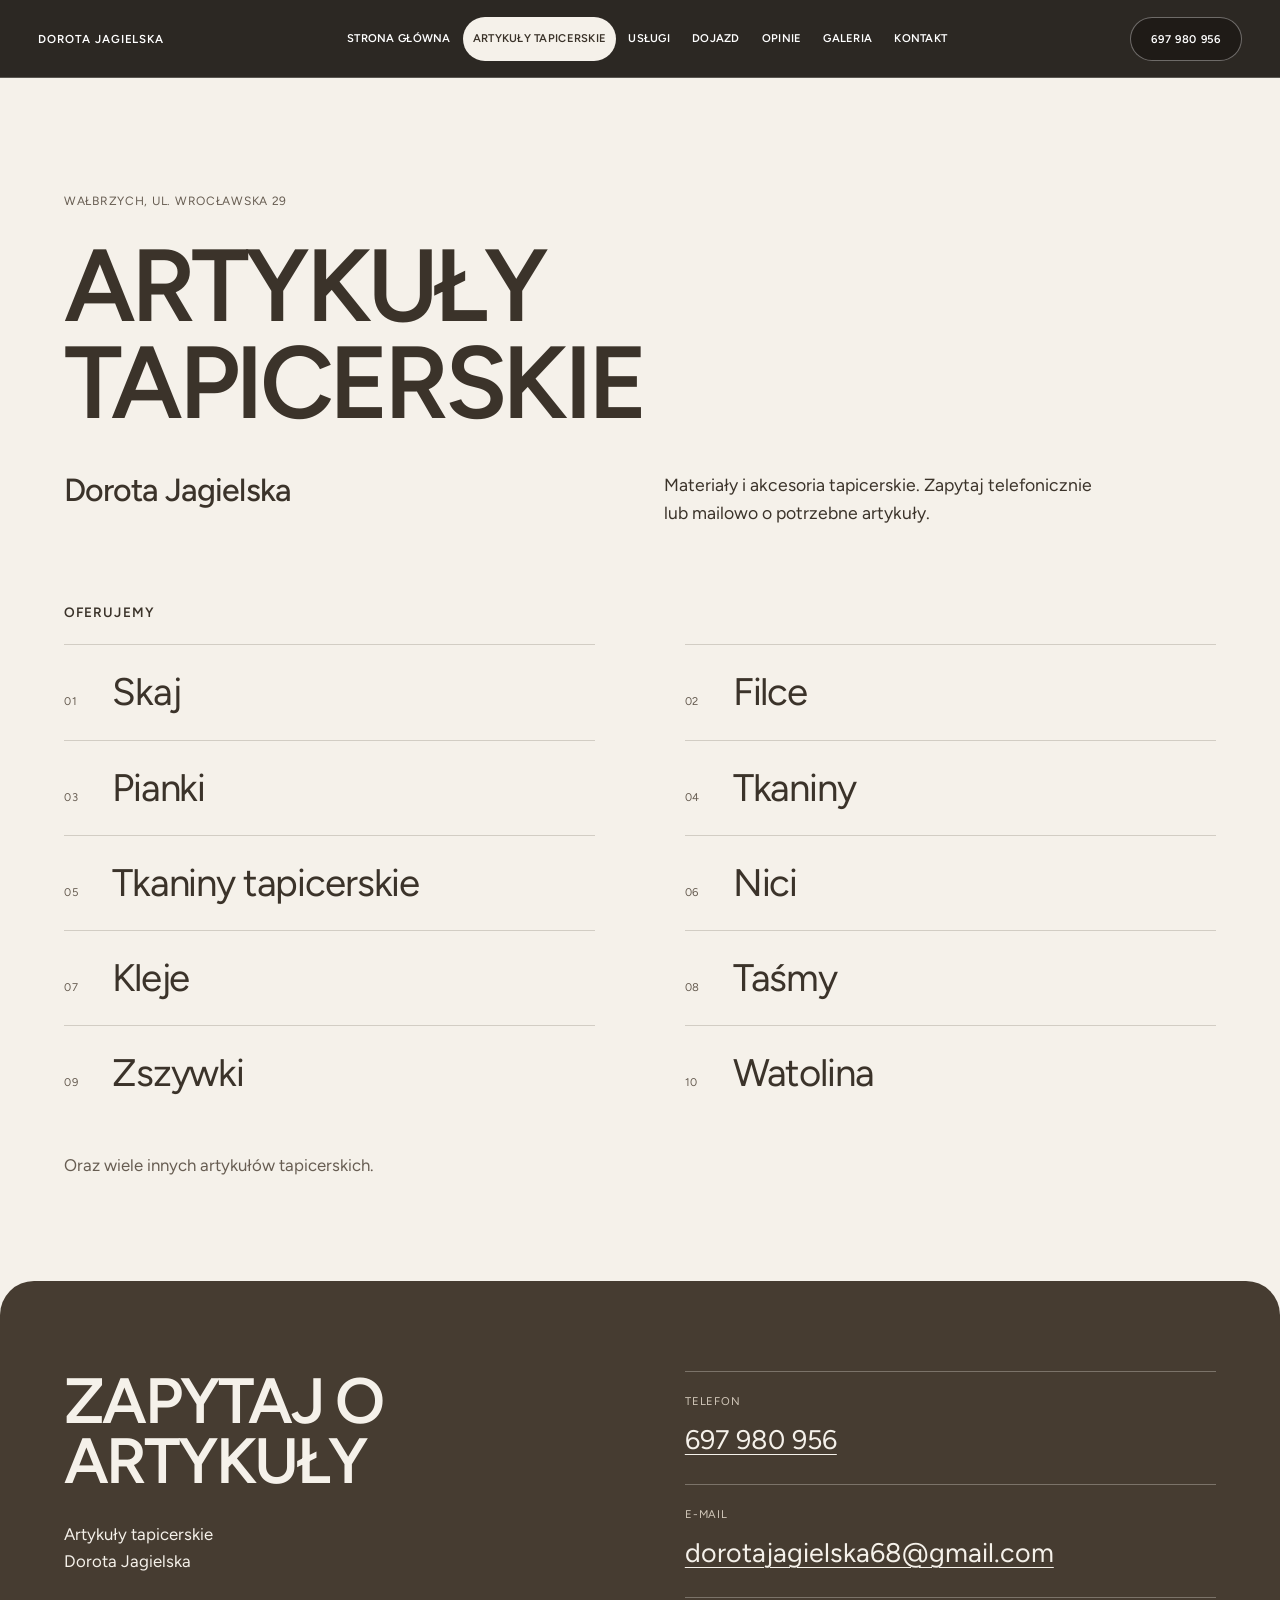
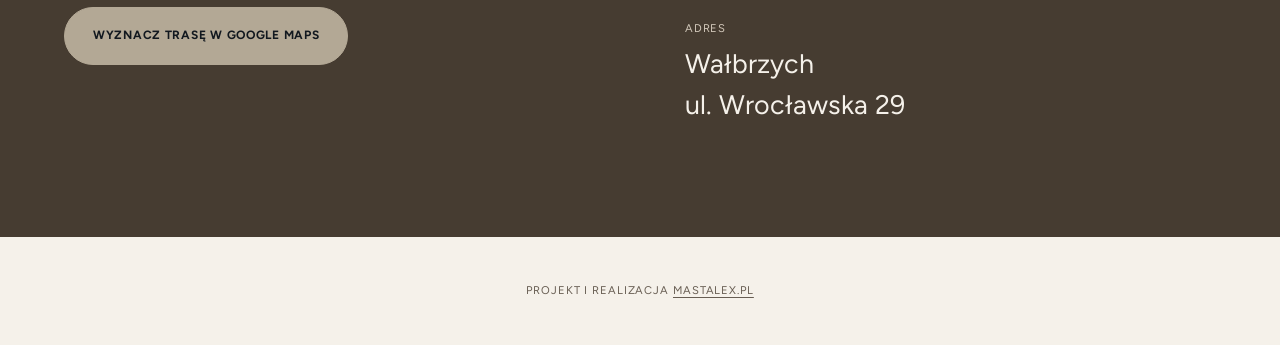
==== artykuly-tapicerskie.html @ ac2084f3 "Dodaj zakładkę artykułów tapicerskich, WebP i anonimowe opinie" ====
<!doctype html>
<html lang="pl">
<head>
  <meta charset="utf-8">
  <meta name="viewport" content="width=device-width,initial-scale=1">
  <title>Artykuły tapicerskie Dorota Jagielska | Wałbrzych, Wrocławska 29</title>
  <meta name="description" content="Artykuły tapicerskie Dorota Jagielska, Wałbrzych, ul. Wrocławska 29. Skaj, filce, pianki, tkaniny, nici, kleje, taśmy, zszywki i watolina. Tel. 697 980 956.">
  <link rel="preconnect" href="https://fonts.googleapis.com">
  <link rel="preconnect" href="https://fonts.gstatic.com" crossorigin>
  <link href="https://fonts.googleapis.com/css2?family=Figtree:wght@300;400;500;600;700&display=swap" rel="stylesheet">
  <link rel="stylesheet" href="site.css">
  <script src="navigation.js" defer></script>
</head>
<body class="materials-page">
  <header class="site-header">
    <div class="site-header-inner">
      <div class="site-brand">DOROTA JAGIELSKA</div>
      <div class="site-menu">
        <button class="site-menu-button" type="button" aria-expanded="false" aria-controls="site-navigation">Menu</button>
        <nav class="site-nav" id="site-navigation" aria-label="Nawigacja główna">
          <a href="./">Strona główna</a>
          <a href="artykuly-tapicerskie.html" aria-current="page">Artykuły tapicerskie</a>
          <a href="./#uslugi">Usługi</a>
          <a href="./#dojazd">Dojazd</a>
          <a href="./#opinie">Opinie</a>
          <a href="./#galeria">Galeria</a>
          <a href="#kontakt-artykuly">Kontakt</a>
        </nav>
      </div>
      <a class="site-phone" href="tel:+48697980956">697 980 956</a>
    </div>
  </header>
  <main>
    <section class="materials-intro materials-wrap" aria-labelledby="materials-title">
      <p class="materials-location">Wałbrzych, ul. Wrocławska 29</p>
      <h1 id="materials-title">Artykuły tapicerskie</h1>
      <div class="materials-description">
        <p class="materials-owner">Dorota Jagielska</p>
        <p>Materiały i akcesoria tapicerskie. Zapytaj telefonicznie lub mailowo o potrzebne artykuły.</p>
      </div>
    </section>
    <section class="materials-offer materials-wrap" aria-labelledby="materials-offer-title">
      <h2 id="materials-offer-title">Oferujemy</h2>
      <ul class="materials-list">
        <li>Skaj</li>
        <li>Filce</li>
        <li>Pianki</li>
        <li>Tkaniny</li>
        <li>Tkaniny tapicerskie</li>
        <li>Nici</li>
        <li>Kleje</li>
        <li>Taśmy</li>
        <li>Zszywki</li>
        <li>Watolina</li>
      </ul>
      <p class="materials-note">Oraz wiele innych artykułów tapicerskich.</p>
    </section>
    <section class="materials-contact" id="kontakt-artykuly" aria-labelledby="materials-contact-title">
      <div class="materials-wrap materials-contact-grid">
        <div>
          <h2 id="materials-contact-title">Zapytaj o artykuły</h2>
          <p>Artykuły tapicerskie<br>Dorota Jagielska</p>
          <a class="materials-button" href="https://www.google.com/maps/dir/?api=1&amp;destination=ul.%20Wroc%C5%82awska%2029%2C%20Wa%C5%82brzych" target="_blank" rel="noopener noreferrer">Wyznacz trasę w Google Maps</a>
        </div>
        <dl>
          <div>
            <dt>Telefon</dt>
            <dd><a href="tel:+48697980956">697 980 956</a></dd>
          </div>
          <div>
            <dt>E-mail</dt>
            <dd><a href="mailto:dorotajagielska68@gmail.com">dorotajagielska68@gmail.com</a></dd>
          </div>
          <div>
            <dt>Adres</dt>
            <dd>Wałbrzych<br>ul. Wrocławska 29</dd>
          </div>
        </dl>
      </div>
    </section>
  </main>
  <footer class="materials-footer">Projekt i realizacja <a href="https://mastalex.pl" target="_blank" rel="noopener noreferrer">mastalex.pl</a></footer>
</body>
</html>
---- site.css ----
:root {
  --bg: #f5f1ea;
  --dark: #463c31;
  --ink: #3b332a;
  --muted: #7d7367;
  --accent: #ece5d8;
  --accent-soft: #e6ddcd;
  --gold: #b3a895;
  --line: rgba(70, 60, 49, .2);
}

a[href], button { cursor: pointer; }
button:disabled { cursor: not-allowed; }
a:focus-visible, button:focus-visible {
  outline: 3px solid currentColor;
  outline-offset: 5px;
}
a:active, button:active:not(:disabled) { opacity: .75; }

.site-header {
  position: fixed;
  inset: 0 0 auto;
  z-index: 50;
  color: #fff;
  font-family: Figtree, Arial, sans-serif;
}
.site-header-inner {
  display: flex;
  align-items: center;
  justify-content: space-between;
  gap: 1rem;
  min-height: 78px;
  padding: 12px 3%;
}
.site-brand { display: none; }
.site-menu { position: relative; }
.site-menu-button, .site-phone {
  display: inline-flex;
  align-items: center;
  justify-content: center;
  min-height: 44px;
  padding: 0 20px;
  border: 1px solid rgba(255, 255, 255, .35);
  border-radius: 999px;
  background: rgba(31, 27, 23, .88);
  color: inherit;
  font: inherit;
  font-size: .7rem;
  font-weight: 600;
  letter-spacing: .06em;
  text-decoration: none;
  text-transform: uppercase;
}
.site-menu-button:hover, .site-phone:hover { background: var(--dark); }
.site-nav {
  position: absolute;
  top: calc(100% + 8px);
  left: 0;
  display: none;
  width: 270px;
  max-height: calc(100svh - 96px);
  overflow-y: auto;
  padding: 10px;
  border: 1px solid rgba(255, 255, 255, .2);
  border-radius: 22px;
  background: var(--dark);
}
.site-menu.is-open .site-nav { display: grid; }
.site-nav a {
  display: flex;
  align-items: center;
  min-height: 44px;
  padding: 12px;
  border-radius: 13px;
  color: inherit;
  font-size: .85rem;
  line-height: 1.3;
  text-decoration: none;
}
.site-nav a:hover { background: rgba(255, 255, 255, .12); }
.site-nav a[aria-current="page"] {
  background: var(--bg);
  color: var(--ink);
}
.site-nav a:focus-visible { outline-offset: -3px; }

@media (min-width: 1200px) {
  .site-header-inner {
    min-height: 78px;
    border-bottom: 1px solid rgba(255, 255, 255, .22);
    background: rgba(31, 27, 23, .94);
  }
  .site-brand {
    display: block;
    flex: 0 0 auto;
    font-size: .72rem;
    font-weight: 600;
    letter-spacing: .08em;
  }
  .site-menu-button { display: none; }
  .site-nav, .site-menu.is-open .site-nav {
    position: static;
    display: flex;
    align-items: center;
    gap: 2px;
    width: auto;
    max-height: none;
    overflow: visible;
    padding: 0;
    border: 0;
    background: transparent;
  }
  .site-nav a {
    padding: 12px 10px;
    border-radius: 999px;
    font-size: .7rem;
    font-weight: 600;
    letter-spacing: .025em;
    text-transform: uppercase;
    white-space: nowrap;
  }
  .site-phone { flex: 0 0 auto; }
}

.materials-page { --muted: #675d52; margin: 0; background: var(--bg); color: var(--ink); font-family: Figtree, Arial, sans-serif; }
.materials-page *, .materials-page *::before, .materials-page *::after { box-sizing: border-box; }
.materials-page a { color: inherit; }
.materials-wrap { width: min(1280px, 90%); margin-inline: auto; }
.materials-intro { padding: clamp(9rem, 15vw, 13rem) 0 clamp(3rem, 6vw, 6rem); }
.materials-location { margin: 0 0 1.6rem; color: var(--muted); font-size: .75rem; line-height: 1.6; letter-spacing: .06em; text-transform: uppercase; }
.materials-intro h1 {
  max-width: 13ch;
  margin: 0;
  font-size: clamp(2.5rem, 8vw, 7.5rem);
  font-weight: 600;
  line-height: .95;
  letter-spacing: -.045em;
  text-transform: uppercase;
}
.materials-description { display: grid; grid-template-columns: 1fr 1fr; gap: 3rem; align-items: start; margin-top: 2.5rem; }
.materials-owner { margin: 0; font-size: clamp(1.4rem, 2.5vw, 2.2rem); font-weight: 500; letter-spacing: -.03em; }
.materials-description p:last-child { max-width: 40ch; margin: 0; font-size: 1.1rem; line-height: 1.6; }
.materials-offer { padding: 0 0 clamp(4rem, 8vw, 8rem); }
.materials-offer h2 { margin: 0 0 1.5rem; font-size: .85rem; font-weight: 600; letter-spacing: .08em; text-transform: uppercase; }
.materials-list { display: grid; grid-template-columns: 1fr 1fr; column-gap: clamp(2rem, 7vw, 8rem); margin: 0; padding: 0; list-style: none; counter-reset: materials; }
.materials-list li { counter-increment: materials; display: flex; align-items: baseline; gap: 1.5rem; padding: 1.5rem 0; border-top: 1px solid var(--line); font-size: clamp(1.5rem, 3vw, 2.8rem); line-height: 1.2; letter-spacing: -.03em; }
.materials-list li::before { content: counter(materials, decimal-leading-zero); flex: 0 0 1.5rem; color: var(--muted); font-size: .7rem; letter-spacing: .06em; }
.materials-note { margin: 2rem 0 0; color: var(--muted); font-size: 1.05rem; line-height: 1.6; }
.materials-contact { padding: clamp(3rem, 7vw, 7rem) 0; border-radius: 34px 34px 0 0; background: var(--dark); color: var(--bg); scroll-margin-top: 90px; }
.materials-contact-grid { display: grid; grid-template-columns: 1fr 1fr; gap: clamp(2.5rem, 7vw, 8rem); }
.materials-contact h2 { max-width: 12ch; margin: 0 0 1.8rem; font-size: clamp(2.4rem, 5vw, 5rem); font-weight: 600; line-height: .95; letter-spacing: -.04em; text-transform: uppercase; }
.materials-contact p { margin: 0; font-size: 1.05rem; line-height: 1.6; }
.materials-contact dl { margin: 0; }
.materials-contact dl div { padding: 1.4rem 0; border-top: 1px solid rgba(245, 241, 234, .3); }
.materials-contact dt { margin-bottom: .6rem; color: #d3c9bb; font-size: .7rem; letter-spacing: .08em; text-transform: uppercase; }
.materials-contact dd { margin: 0; overflow-wrap: anywhere; font-size: clamp(1.1rem, 2.1vw, 1.8rem); line-height: 1.5; }
.materials-contact dd a { display: inline-flex; align-items: center; min-height: 44px; text-decoration-thickness: 1px; text-underline-offset: 5px; }
.materials-contact dd a:hover { text-decoration-thickness: 2px; }
.materials-button { display: inline-flex; align-items: center; justify-content: center; min-height: 58px; margin-top: 2rem; padding: 16px 28px; border: 1px solid var(--gold); border-radius: 999px; background: var(--gold); color: #12181f !important; font-size: .75rem; font-weight: 700; line-height: 1.4; letter-spacing: .06em; text-align: center; text-decoration: none; text-transform: uppercase; transition: background .2s, transform .2s; }
.materials-button:hover { transform: translateY(-3px); background: #fff; }
.materials-footer { padding: 2rem 5%; color: var(--muted); font-size: .7rem; line-height: 1.6; letter-spacing: .08em; text-align: center; text-transform: uppercase; }
.materials-footer a { display: inline-flex; align-items: center; min-height: 44px; text-underline-offset: 3px; }
.materials-footer a:hover { color: var(--ink); }

@media (max-width: 760px) {
  .site-header-inner { min-height: 68px; padding: 12px; }
  .site-menu-button, .site-phone { padding-inline: 16px; font-size: .65rem; }
  .site-menu.is-open .site-nav {
    position: fixed;
    inset: 72px 12px auto;
    width: auto;
    max-height: calc(100svh - 84px);
    padding: 12px;
  }
  .site-nav a { padding: 14px 12px; font-size: 1.05rem; }
  .materials-intro { padding: 8rem 0 3rem; }
  .materials-location { font-size: .7rem; }
  .materials-description, .materials-contact-grid { grid-template-columns: 1fr; gap: 1.5rem; }
  .materials-description { margin-top: 1.75rem; }
  .materials-description p:last-child { font-size: 1rem; }
  .materials-list { grid-template-columns: 1fr; }
  .materials-list li { gap: 1rem; padding: 1.15rem 0; font-size: 1.65rem; }
  .materials-note { font-size: 1rem; }
  .materials-contact { border-radius: 24px 24px 0 0; }
  .materials-contact-grid { gap: 2.5rem; }
  .materials-button { width: 100%; }
}

@media (prefers-reduced-motion: reduce) {
  html { scroll-behavior: auto !important; }
  *, *::before, *::after { transition: none !important; animation: none !important; }
}
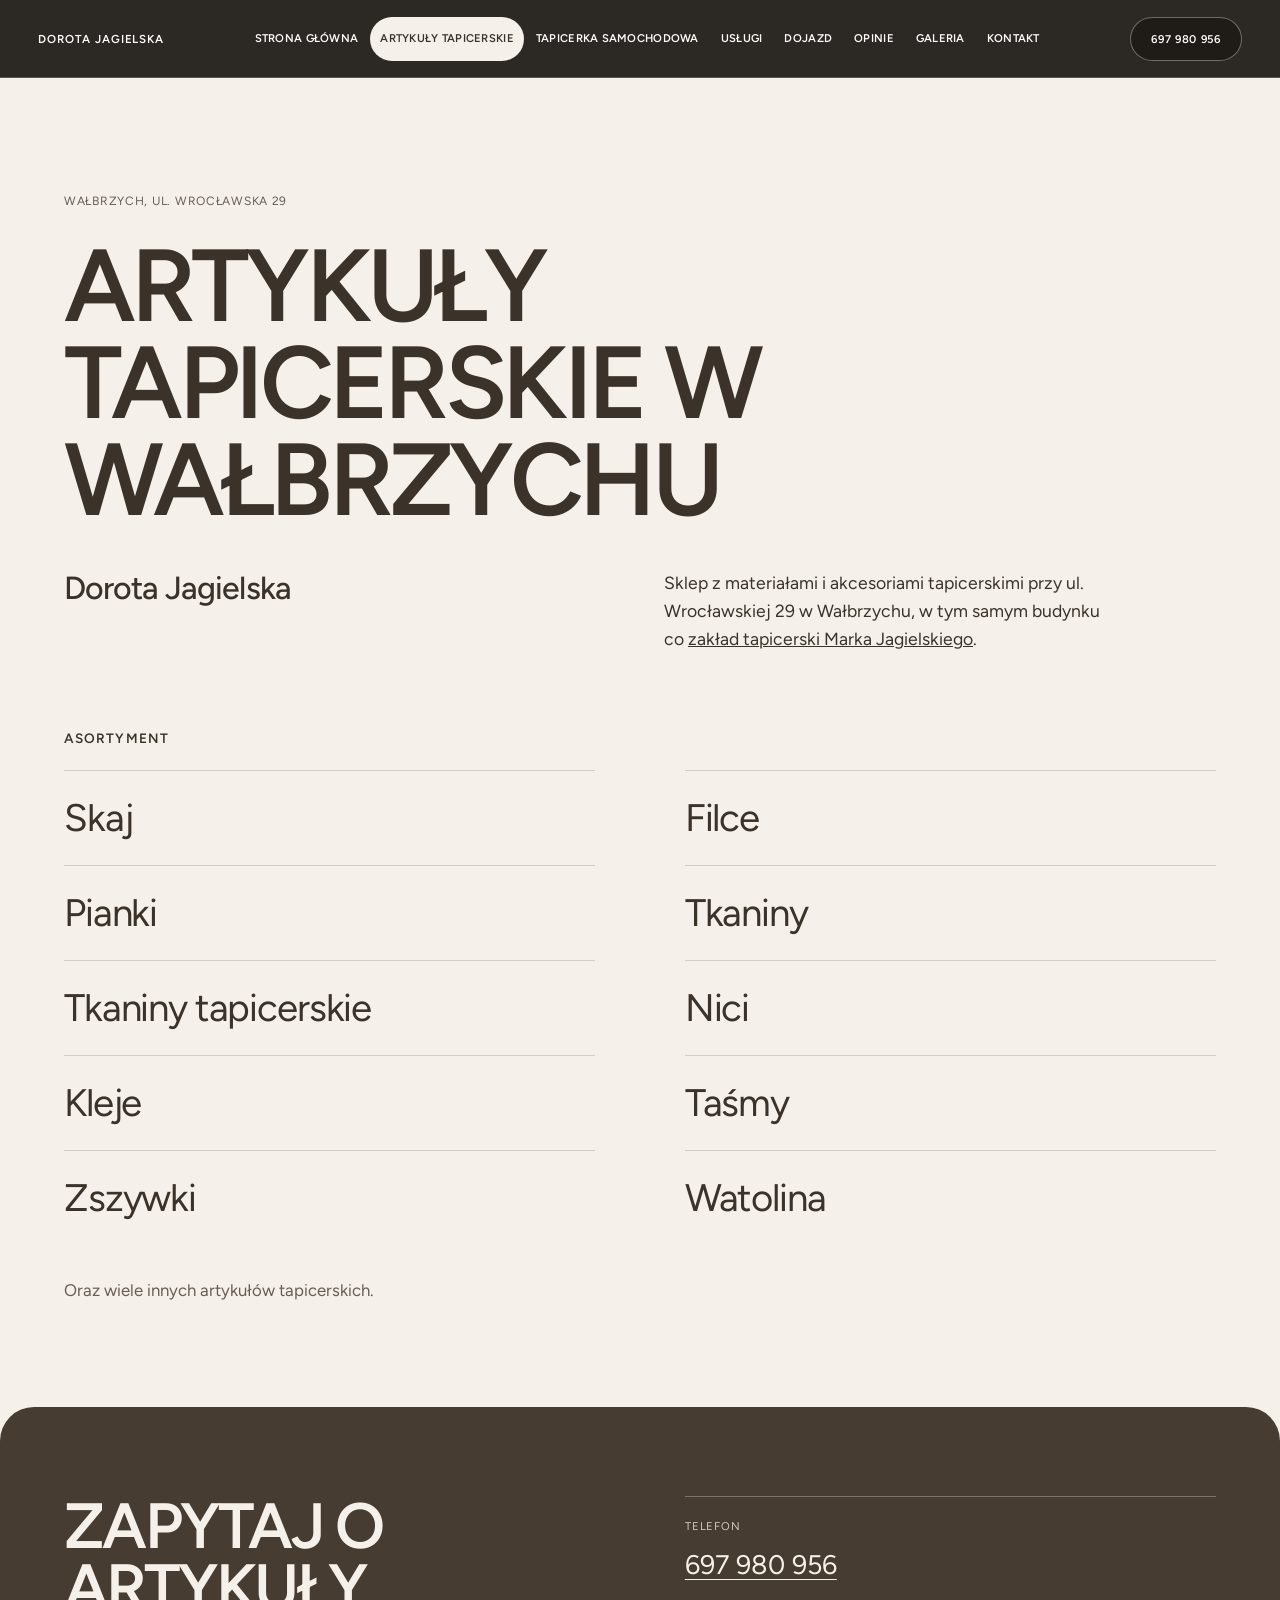
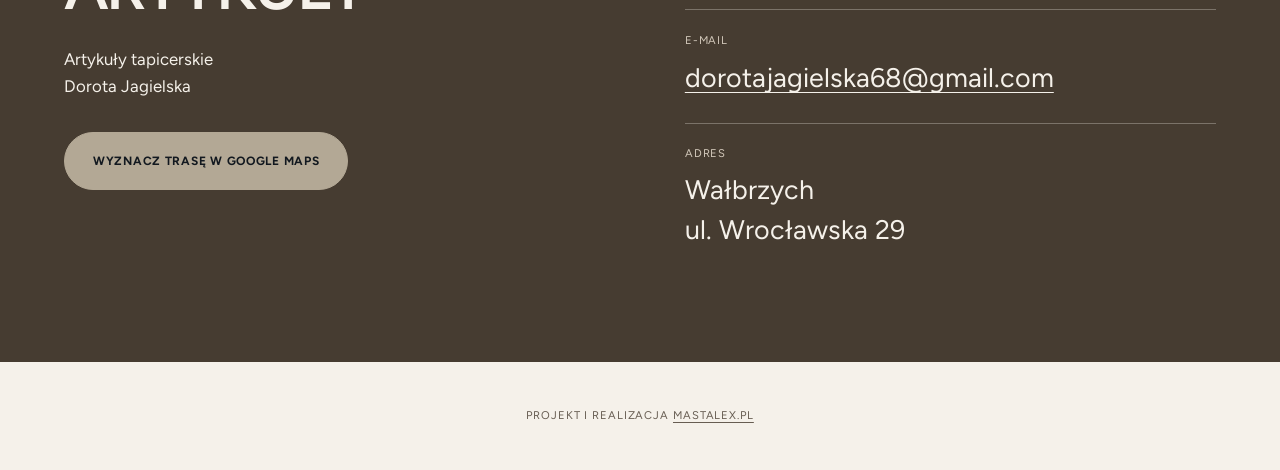
==== commit fa2c4694: "Teksty SEO, podstrona tapicerki samochodowej i nowe zdjęcia - title, description i nagłówki z frazam" ====
--- a/artykuly-tapicerskie.html
+++ b/artykuly-tapicerskie.html
@@ -3,13 +3,15 @@
 <head>
   <meta charset="utf-8">
   <meta name="viewport" content="width=device-width,initial-scale=1">
-  <title>Artykuły tapicerskie Dorota Jagielska | Wałbrzych, Wrocławska 29</title>
+  <title>Artykuły tapicerskie Wałbrzych – Dorota Jagielska</title>
   <meta name="description" content="Artykuły tapicerskie Dorota Jagielska, Wałbrzych, ul. Wrocławska 29. Skaj, filce, pianki, tkaniny, nici, kleje, taśmy, zszywki i watolina. Tel. 697 980 956.">
   <link rel="preconnect" href="https://fonts.googleapis.com">
   <link rel="preconnect" href="https://fonts.gstatic.com" crossorigin>
   <link href="https://fonts.googleapis.com/css2?family=Figtree:wght@300;400;500;600;700&display=swap" rel="stylesheet">
   <link rel="stylesheet" href="site.css">
   <script src="navigation.js" defer></script>
+  <link rel="canonical" href="https://www.walbrzych-tapicer.pl/artykuly-tapicerskie.html">
+  <script type="application/ld+json">{"@context":"https://schema.org","@type":"Store","@id":"https://www.walbrzych-tapicer.pl/artykuly-tapicerskie.html#sklep","name":"Artykuły tapicerskie Dorota Jagielska","url":"https://www.walbrzych-tapicer.pl/artykuly-tapicerskie.html","telephone":"+48697980956","email":"dorotajagielska68@gmail.com","address":{"@type":"PostalAddress","streetAddress":"ul. Wrocławska 29","postalCode":"58-306","addressLocality":"Wałbrzych","addressCountry":"PL"}}</script>
 </head>
 <body class="materials-page">
   <header class="site-header">
@@ -20,6 +22,7 @@
         <nav class="site-nav" id="site-navigation" aria-label="Nawigacja główna">
           <a href="./">Strona główna</a>
           <a href="artykuly-tapicerskie.html" aria-current="page">Artykuły tapicerskie</a>
+          <a href="tapicerka-samochodowa.html">Tapicerka samochodowa</a>
           <a href="./#uslugi">Usługi</a>
           <a href="./#dojazd">Dojazd</a>
           <a href="./#opinie">Opinie</a>
@@ -33,14 +36,14 @@
   <main>
     <section class="materials-intro materials-wrap" aria-labelledby="materials-title">
       <p class="materials-location">Wałbrzych, ul. Wrocławska 29</p>
-      <h1 id="materials-title">Artykuły tapicerskie</h1>
+      <h1 id="materials-title">Artykuły tapicerskie w Wałbrzychu</h1>
       <div class="materials-description">
         <p class="materials-owner">Dorota Jagielska</p>
-        <p>Materiały i akcesoria tapicerskie. Zapytaj telefonicznie lub mailowo o potrzebne artykuły.</p>
+        <p>Sklep z materiałami i akcesoriami tapicerskimi przy ul. Wrocławskiej 29 w Wałbrzychu, w tym samym budynku co <a href="./">zakład tapicerski Marka Jagielskiego</a>.</p>
       </div>
     </section>
     <section class="materials-offer materials-wrap" aria-labelledby="materials-offer-title">
-      <h2 id="materials-offer-title">Oferujemy</h2>
+      <h2 id="materials-offer-title">Asortyment</h2>
       <ul class="materials-list">
         <li>Skaj</li>
         <li>Filce</li>
--- a/site.css
+++ b/site.css
@@ -144,7 +144,6 @@
 .materials-offer h2 { margin: 0 0 1.5rem; font-size: .85rem; font-weight: 600; letter-spacing: .08em; text-transform: uppercase; }
 .materials-list { display: grid; grid-template-columns: 1fr 1fr; column-gap: clamp(2rem, 7vw, 8rem); margin: 0; padding: 0; list-style: none; counter-reset: materials; }
 .materials-list li { counter-increment: materials; display: flex; align-items: baseline; gap: 1.5rem; padding: 1.5rem 0; border-top: 1px solid var(--line); font-size: clamp(1.5rem, 3vw, 2.8rem); line-height: 1.2; letter-spacing: -.03em; }
-.materials-list li::before { content: counter(materials, decimal-leading-zero); flex: 0 0 1.5rem; color: var(--muted); font-size: .7rem; letter-spacing: .06em; }
 .materials-note { margin: 2rem 0 0; color: var(--muted); font-size: 1.05rem; line-height: 1.6; }
 .materials-contact { padding: clamp(3rem, 7vw, 7rem) 0; border-radius: 34px 34px 0 0; background: var(--dark); color: var(--bg); scroll-margin-top: 90px; }
 .materials-contact-grid { display: grid; grid-template-columns: 1fr 1fr; gap: clamp(2.5rem, 7vw, 8rem); }
@@ -162,6 +161,31 @@
 .materials-footer a { display: inline-flex; align-items: center; min-height: 44px; text-underline-offset: 3px; }
 .materials-footer a:hover { color: var(--ink); }
 
+.car-section { padding: 0 0 clamp(4rem, 8vw, 8rem); }
+.car-section h2 { margin: 0 0 1.5rem; font-size: .85rem; font-weight: 600; letter-spacing: .08em; text-transform: uppercase; }
+.car-services { display: grid; grid-template-columns: 1fr 1fr; column-gap: clamp(2rem, 7vw, 8rem); }
+.car-service { padding: 1.5rem 0; border-top: 1px solid var(--line); }
+.car-service > summary { display: block; list-style: none; pointer-events: none; }
+.car-service > summary::-webkit-details-marker { display: none; }
+.car-services h3 { margin: 0 0 .6rem; font-size: clamp(1.4rem, 2.4vw, 2.2rem); font-weight: 500; line-height: 1.2; letter-spacing: -.03em; }
+.car-services p { max-width: 46ch; margin: 0; color: var(--muted); font-size: 1.05rem; line-height: 1.6; }
+.car-lead { max-width: 60ch; margin: 0 0 2rem; font-size: 1.1rem; line-height: 1.6; }
+.car-gallery { display: grid; grid-template-columns: repeat(3, minmax(0, 1fr)); gap: clamp(.6rem, 1vw, 1rem); margin: 0; padding: 0; list-style: none; }
+.car-gallery li { margin: 0; }
+.car-gallery img { display: block; width: 100%; height: auto; aspect-ratio: 4 / 3; object-fit: cover; border-radius: 18px; background: var(--accent-soft); }
+.car-faq { border-top: 1px solid var(--line); }
+.car-faq details { border-bottom: 1px solid var(--line); }
+.car-faq summary { display: flex; justify-content: space-between; align-items: center; gap: 1.5rem; min-height: 64px; padding: 1.2rem 0; cursor: pointer; list-style: none; }
+.car-faq summary::-webkit-details-marker { display: none; }
+.car-faq summary h3 { margin: 0; font-size: clamp(1.1rem, 1.8vw, 1.6rem); font-weight: 500; line-height: 1.25; letter-spacing: -.02em; }
+.car-faq summary::after { content: "+"; flex: 0 0 auto; color: var(--muted); font-size: 1.6rem; line-height: 1; }
+.car-faq details[open] summary::after { content: "\2013"; }
+.car-faq details p { max-width: 65ch; margin: 0 0 1.4rem; font-size: 1.05rem; line-height: 1.6; }
+.car-quotes { display: grid; grid-template-columns: 1fr 1fr; gap: clamp(1rem, 3vw, 3rem); }
+.car-quote { margin: 0; padding: clamp(1.5rem, 3vw, 2.5rem); border-radius: 24px; background: var(--accent-soft); }
+.car-quote blockquote { margin: 0 0 1.2rem; font-size: clamp(1.2rem, 2vw, 1.7rem); line-height: 1.35; letter-spacing: -.02em; }
+.car-quote figcaption { color: var(--muted); font-size: .75rem; letter-spacing: .08em; text-transform: uppercase; }
+
 @media (max-width: 760px) {
   .site-header-inner { min-height: 68px; padding: 12px; }
   .site-menu-button, .site-phone { padding-inline: 16px; font-size: .65rem; }
@@ -179,11 +203,25 @@
   .materials-description { margin-top: 1.75rem; }
   .materials-description p:last-child { font-size: 1rem; }
   .materials-list { grid-template-columns: 1fr; }
-  .materials-list li { gap: 1rem; padding: 1.15rem 0; font-size: 1.65rem; }
+  .materials-list { grid-template-columns: 1fr 1fr; column-gap: 1.25rem; }
+  .materials-list li { padding: .85rem 0; font-size: 1.25rem; }
   .materials-note { font-size: 1rem; }
   .materials-contact { border-radius: 24px 24px 0 0; }
   .materials-contact-grid { gap: 2.5rem; }
   .materials-button { width: 100%; }
+  .car-quotes { grid-template-columns: 1fr; }
+  .car-services { grid-template-columns: 1fr; gap: .6rem; }
+  .car-service { padding: 0; border: 1px solid var(--line); border-radius: 14px; background: rgba(255, 255, 255, .55); }
+  .car-service > summary { display: grid; grid-template-columns: minmax(0, 1fr) .7rem; column-gap: .6rem; align-items: center; min-height: 3.6rem; padding: .8rem 1rem; pointer-events: auto; cursor: pointer; -webkit-tap-highlight-color: transparent; }
+  .car-service > summary::after { content: ""; width: .5rem; height: .5rem; margin-top: -.3rem; border-right: 2px solid var(--dark); border-bottom: 2px solid var(--dark); transform: rotate(45deg); transition: transform .2s, margin-top .2s; }
+  .car-service[open] > summary::after { margin-top: .3rem; transform: rotate(-135deg); }
+  .car-service h3 { margin: 0; font-size: 1.02rem; font-weight: 700; line-height: 1.35; letter-spacing: 0; }
+  .car-service p { padding: 0 1rem .6rem; font-size: .88rem; line-height: 1.55; }
+  .car-gallery { grid-template-columns: 1fr 1fr; }
+}
+
+@media (max-width: 360px) {
+  .materials-intro h1 { font-size: 2.1rem; }
 }
 
 @media (prefers-reduced-motion: reduce) {
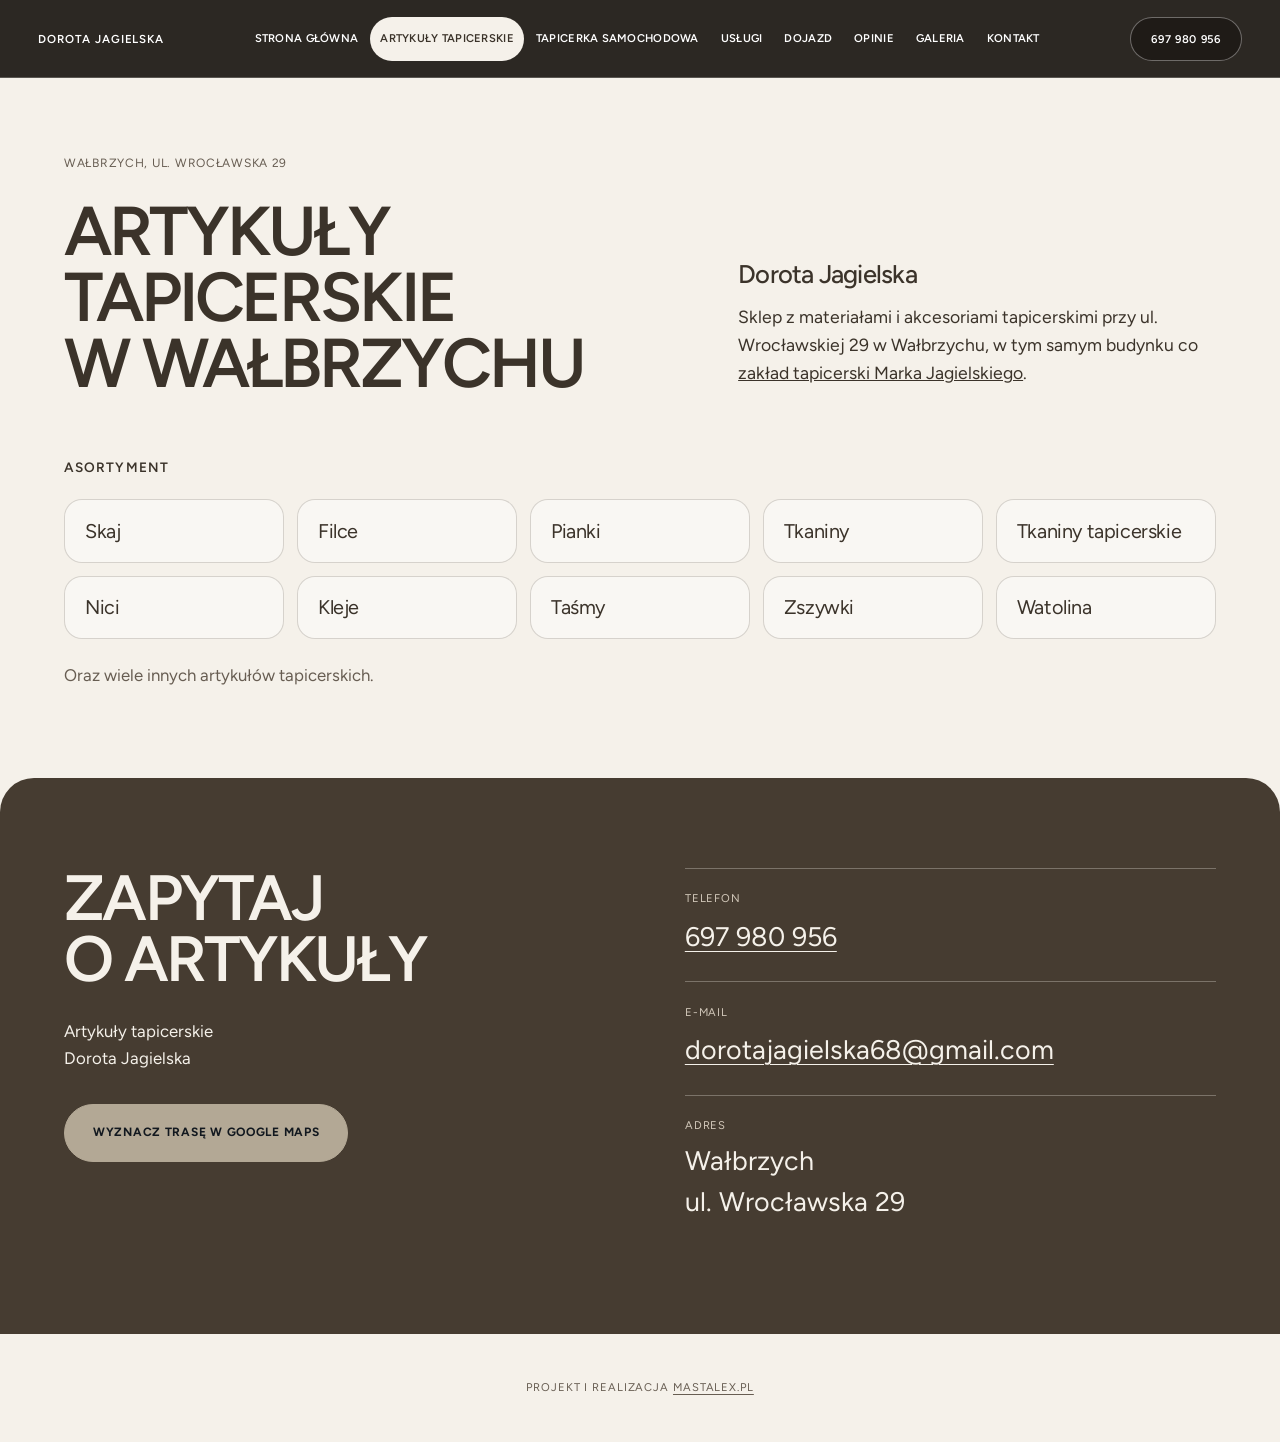
==== commit a09c30d5: "Kafelki usług, sekcja dojazdu i strona artykułów tapicerskich" ====
--- a/artykuly-tapicerskie.html
+++ b/artykuly-tapicerskie.html
@@ -13,7 +13,7 @@
   <link rel="canonical" href="https://www.walbrzych-tapicer.pl/artykuly-tapicerskie.html">
   <script type="application/ld+json">{"@context":"https://schema.org","@type":"Store","@id":"https://www.walbrzych-tapicer.pl/artykuly-tapicerskie.html#sklep","name":"Artykuły tapicerskie Dorota Jagielska","url":"https://www.walbrzych-tapicer.pl/artykuly-tapicerskie.html","telephone":"+48697980956","email":"dorotajagielska68@gmail.com","address":{"@type":"PostalAddress","streetAddress":"ul. Wrocławska 29","postalCode":"58-306","addressLocality":"Wałbrzych","addressCountry":"PL"}}</script>
 </head>
-<body class="materials-page">
+<body class="materials-page shop-page">
   <header class="site-header">
     <div class="site-header-inner">
       <div class="site-brand">DOROTA JAGIELSKA</div>
@@ -36,7 +36,7 @@
   <main>
     <section class="materials-intro materials-wrap" aria-labelledby="materials-title">
       <p class="materials-location">Wałbrzych, ul. Wrocławska 29</p>
-      <h1 id="materials-title">Artykuły tapicerskie w Wałbrzychu</h1>
+      <h1 id="materials-title">Artykuły tapicerskie w&nbsp;Wałbrzychu</h1>
       <div class="materials-description">
         <p class="materials-owner">Dorota Jagielska</p>
         <p>Sklep z materiałami i akcesoriami tapicerskimi przy ul. Wrocławskiej 29 w Wałbrzychu, w tym samym budynku co <a href="./">zakład tapicerski Marka Jagielskiego</a>.</p>
@@ -61,7 +61,7 @@
     <section class="materials-contact" id="kontakt-artykuly" aria-labelledby="materials-contact-title">
       <div class="materials-wrap materials-contact-grid">
         <div>
-          <h2 id="materials-contact-title">Zapytaj o artykuły</h2>
+          <h2 id="materials-contact-title">Zapytaj o&nbsp;artykuły</h2>
           <p>Artykuły tapicerskie<br>Dorota Jagielska</p>
           <a class="materials-button" href="https://www.google.com/maps/dir/?api=1&amp;destination=ul.%20Wroc%C5%82awska%2029%2C%20Wa%C5%82brzych" target="_blank" rel="noopener noreferrer">Wyznacz trasę w Google Maps</a>
         </div>
--- a/site.css
+++ b/site.css
@@ -224,6 +224,29 @@
   .materials-intro h1 { font-size: 2.1rem; }
 }
 
+.shop-page .materials-intro { padding-top: clamp(8rem, 12vw, 10.5rem); padding-bottom: clamp(2.5rem, 5vw, 4.5rem); }
+.shop-page .materials-intro h1 { max-width: 12ch; font-size: clamp(2.6rem, 5.4vw, 5rem); }
+.shop-page .materials-description { display: block; margin-top: 2rem; }
+.shop-page .materials-owner { margin-bottom: .9rem; font-size: clamp(1.25rem, 2vw, 1.7rem); }
+.shop-page .materials-description p:last-child { max-width: 44ch; }
+.shop-page .materials-offer { padding-bottom: clamp(4rem, 7vw, 6.5rem); }
+.shop-page .materials-list { grid-template-columns: repeat(3, minmax(0, 1fr)); gap: clamp(.6rem, 1vw, .9rem); }
+.shop-page .materials-list li { align-items: center; padding: 1.15rem 1.25rem; border: 1px solid var(--line); border-radius: 18px; background: rgba(255, 255, 255, .45); font-size: clamp(1.1rem, 1.55vw, 1.4rem); line-height: 1.25; letter-spacing: -.02em; }
+.shop-page .materials-note { margin-top: 1.4rem; }
+@media (min-width: 1000px) {
+  .shop-page .materials-intro { display: grid; grid-template-columns: minmax(0, 1.25fr) minmax(0, 1fr); column-gap: clamp(2rem, 6vw, 6rem); align-items: end; }
+  .shop-page .materials-location { grid-column: 1 / -1; }
+  .shop-page .materials-description { margin-top: 0; padding-bottom: .5rem; }
+  .shop-page .materials-list { grid-template-columns: repeat(5, minmax(0, 1fr)); }
+}
+@media (max-width: 760px) {
+  .shop-page .materials-intro { padding-top: 7.5rem; }
+  .shop-page .materials-intro h1 { font-size: clamp(2.1rem, 10.5vw, 3rem); }
+  .shop-page .materials-description { margin-top: 1.5rem; }
+  .shop-page .materials-list { grid-template-columns: 1fr 1fr; gap: .5rem; }
+  .shop-page .materials-list li { padding: .85rem 1rem; font-size: 1.05rem; }
+}
+
 @media (prefers-reduced-motion: reduce) {
   html { scroll-behavior: auto !important; }
   *, *::before, *::after { transition: none !important; animation: none !important; }
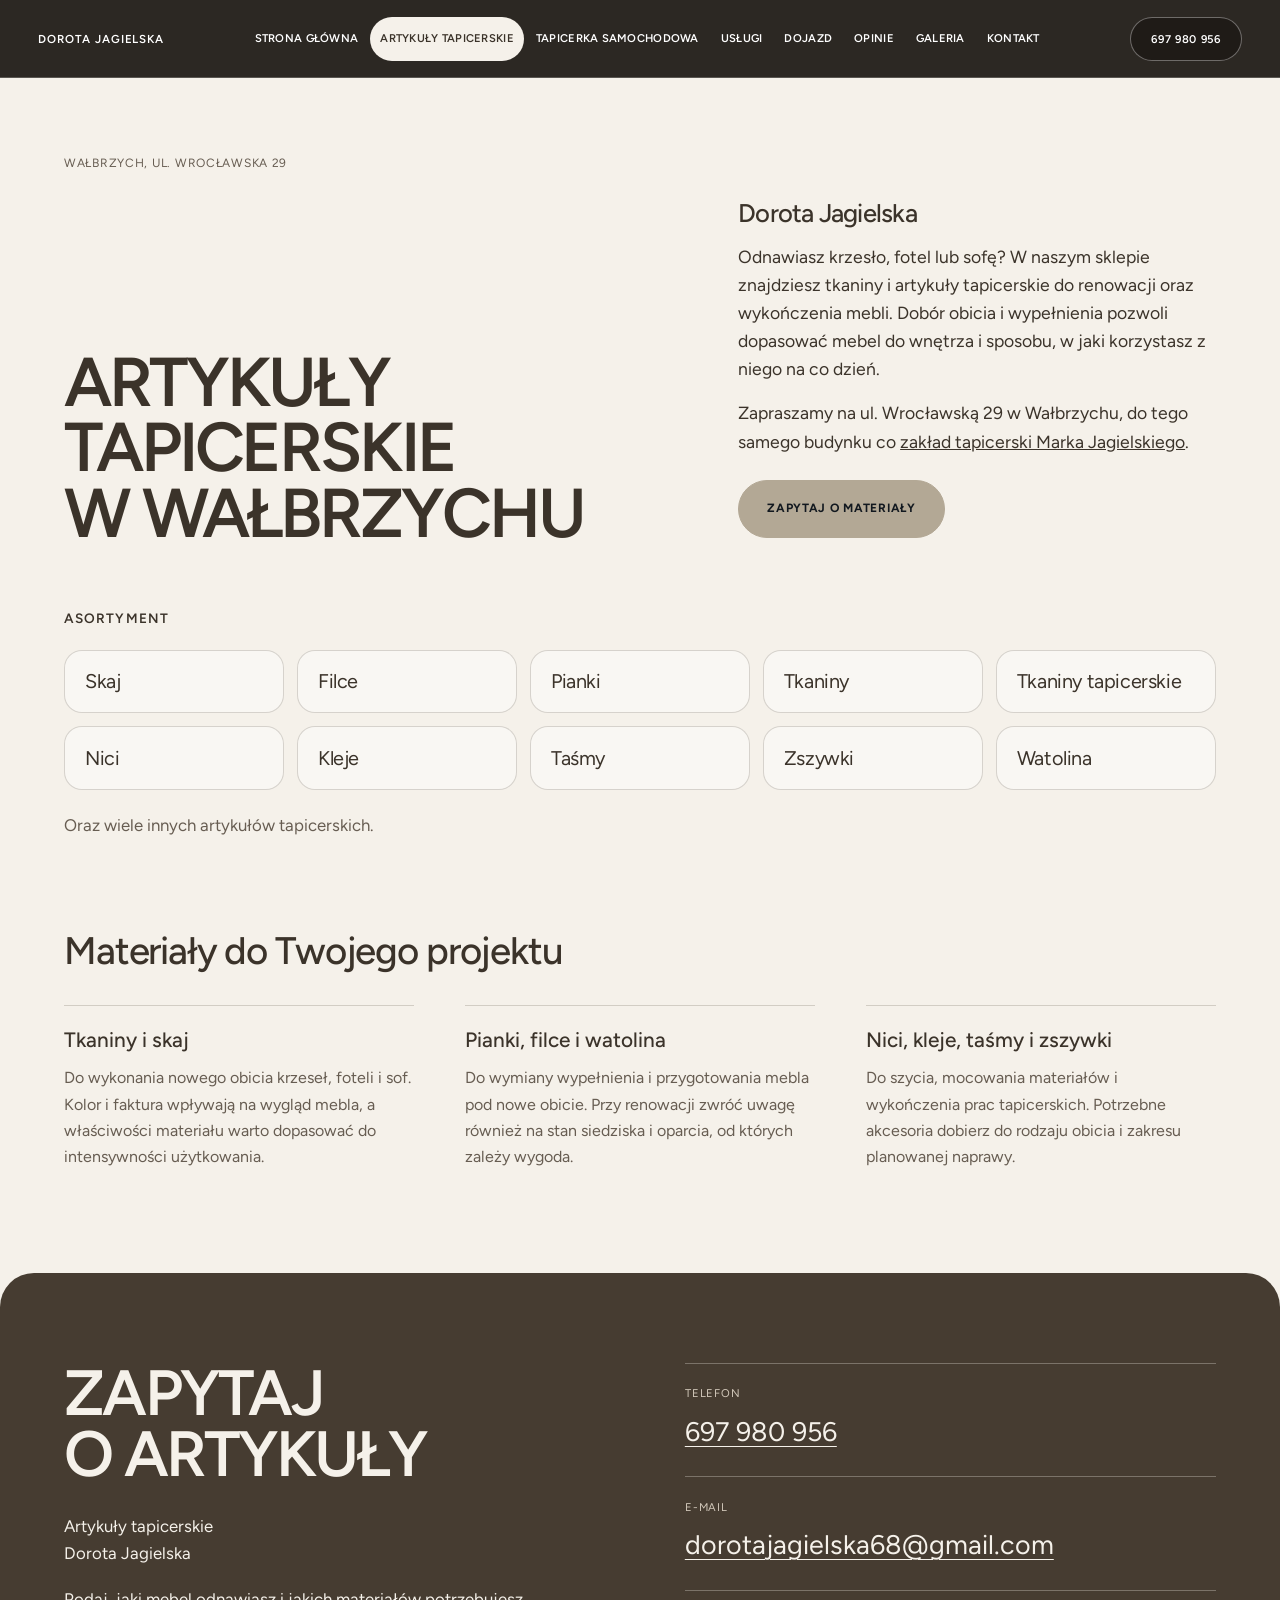
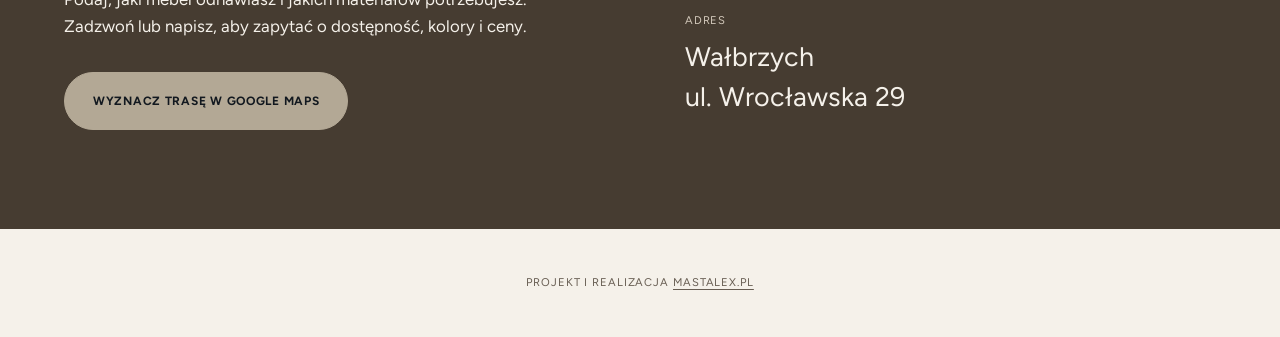
==== commit 0fdaa832: "Rozbuduj teksty oferty, uporządkuj galerię i uzupełnij SEO" ====
--- a/artykuly-tapicerskie.html
+++ b/artykuly-tapicerskie.html
@@ -3,8 +3,13 @@
 <head>
   <meta charset="utf-8">
   <meta name="viewport" content="width=device-width,initial-scale=1">
-  <title>Artykuły tapicerskie Wałbrzych – Dorota Jagielska</title>
-  <meta name="description" content="Artykuły tapicerskie Dorota Jagielska, Wałbrzych, ul. Wrocławska 29. Skaj, filce, pianki, tkaniny, nici, kleje, taśmy, zszywki i watolina. Tel. 697 980 956.">
+  <title>Tkaniny i artykuły tapicerskie Wałbrzych | Dorota Jagielska</title>
+  <meta name="description" content="Tkaniny, skaj, pianki i artykuły tapicerskie do renowacji mebli. Sklep Doroty Jagielskiej, ul. Wrocławska 29, Wałbrzych. Zapytaj o dostępność i ceny.">
+  <meta property="og:type" content="website">
+  <meta property="og:locale" content="pl_PL">
+  <meta property="og:title" content="Tkaniny i artykuły tapicerskie Wałbrzych – Dorota Jagielska">
+  <meta property="og:description" content="Tkaniny, skaj, pianki i akcesoria do renowacji mebli. Sklep Doroty Jagielskiej przy ul. Wrocławskiej 29 w Wałbrzychu. Zapytaj o dostępność i ceny.">
+  <meta property="og:url" content="https://www.walbrzych-tapicer.pl/artykuly-tapicerskie.html">
   <link rel="preconnect" href="https://fonts.googleapis.com">
   <link rel="preconnect" href="https://fonts.gstatic.com" crossorigin>
   <link href="https://fonts.googleapis.com/css2?family=Figtree:wght@300;400;500;600;700&display=swap" rel="stylesheet">
@@ -20,6 +25,7 @@
       <div class="site-menu">
         <button class="site-menu-button" type="button" aria-expanded="false" aria-controls="site-navigation">Menu</button>
         <nav class="site-nav" id="site-navigation" aria-label="Nawigacja główna">
+          <div class="site-nav-head"><span>Dorota Jagielska</span><button class="site-nav-close" type="button" aria-label="Zamknij menu">×</button></div>
           <a href="./">Strona główna</a>
           <a href="artykuly-tapicerskie.html" aria-current="page">Artykuły tapicerskie</a>
           <a href="tapicerka-samochodowa.html">Tapicerka samochodowa</a>
@@ -28,6 +34,7 @@
           <a href="./#opinie">Opinie</a>
           <a href="./#galeria">Galeria</a>
           <a href="#kontakt-artykuly">Kontakt</a>
+          <a class="site-nav-phone" href="tel:+48697980956">697 980 956</a>
         </nav>
       </div>
       <a class="site-phone" href="tel:+48697980956">697 980 956</a>
@@ -39,7 +46,11 @@
       <h1 id="materials-title">Artykuły tapicerskie w&nbsp;Wałbrzychu</h1>
       <div class="materials-description">
         <p class="materials-owner">Dorota Jagielska</p>
-        <p>Sklep z materiałami i akcesoriami tapicerskimi przy ul. Wrocławskiej 29 w Wałbrzychu, w tym samym budynku co <a href="./">zakład tapicerski Marka Jagielskiego</a>.</p>
+        <div class="materials-copy">
+          <p>Odnawiasz krzesło, fotel lub sofę? W naszym sklepie znajdziesz tkaniny i artykuły tapicerskie do renowacji oraz wykończenia mebli. Dobór obicia i wypełnienia pozwoli dopasować mebel do wnętrza i sposobu, w jaki korzystasz z niego na co dzień.</p>
+          <p>Zapraszamy na ul. Wrocławską 29 w Wałbrzychu, do tego samego budynku co <a href="./">zakład tapicerski Marka Jagielskiego</a>.</p>
+          <a class="materials-button" href="#kontakt-artykuly">Zapytaj o materiały</a>
+        </div>
       </div>
     </section>
     <section class="materials-offer materials-wrap" aria-labelledby="materials-offer-title">
@@ -58,11 +69,29 @@
       </ul>
       <p class="materials-note">Oraz wiele innych artykułów tapicerskich.</p>
     </section>
+    <section class="materials-guide materials-wrap" aria-labelledby="materials-guide-title">
+      <h2 id="materials-guide-title">Materiały do Twojego projektu</h2>
+      <div class="materials-guide-grid">
+        <article>
+          <h3>Tkaniny i skaj</h3>
+          <p>Do wykonania nowego obicia krzeseł, foteli i sof. Kolor i faktura wpływają na wygląd mebla, a właściwości materiału warto dopasować do intensywności użytkowania.</p>
+        </article>
+        <article>
+          <h3>Pianki, filce i watolina</h3>
+          <p>Do wymiany wypełnienia i przygotowania mebla pod nowe obicie. Przy renowacji zwróć uwagę również na stan siedziska i oparcia, od których zależy wygoda.</p>
+        </article>
+        <article>
+          <h3>Nici, kleje, taśmy i zszywki</h3>
+          <p>Do szycia, mocowania materiałów i wykończenia prac tapicerskich. Potrzebne akcesoria dobierz do rodzaju obicia i zakresu planowanej naprawy.</p>
+        </article>
+      </div>
+    </section>
     <section class="materials-contact" id="kontakt-artykuly" aria-labelledby="materials-contact-title">
       <div class="materials-wrap materials-contact-grid">
         <div>
           <h2 id="materials-contact-title">Zapytaj o&nbsp;artykuły</h2>
           <p>Artykuły tapicerskie<br>Dorota Jagielska</p>
+          <p class="materials-contact-note">Podaj, jaki mebel odnawiasz i jakich materiałów potrzebujesz. Zadzwoń lub napisz, aby zapytać o dostępność, kolory i ceny.</p>
           <a class="materials-button" href="https://www.google.com/maps/dir/?api=1&amp;destination=ul.%20Wroc%C5%82awska%2029%2C%20Wa%C5%82brzych" target="_blank" rel="noopener noreferrer">Wyznacz trasę w Google Maps</a>
         </div>
         <dl>
--- a/site.css
+++ b/site.css
@@ -84,6 +84,35 @@
 }
 .site-nav a:focus-visible { outline-offset: -3px; }
 
+@keyframes siteMenuIn { from { opacity: 0; transform: translateY(24px); } to { opacity: 1; transform: none; } }
+.site-nav-head, .site-nav .site-nav-phone { display: none; }
+@media (max-width: 1199px) {
+  html.site-menu-open { overflow: hidden; }
+  .site-menu.is-open::before { content: ""; position: fixed; inset: 0; background: rgba(31, 27, 23, .72); }
+  .site-nav {
+    position: fixed;
+    inset: 0;
+    z-index: 1;
+    width: min(560px, calc(100% - 20px));
+    height: fit-content;
+    max-height: calc(100dvh - 24px - env(safe-area-inset-top, 0px) - env(safe-area-inset-bottom, 0px));
+    margin: auto;
+    padding: 24px;
+    border: 1px solid var(--line);
+    border-radius: 26px;
+    background: var(--bg);
+    color: var(--ink);
+    overscroll-behavior: contain;
+  }
+  .site-menu.is-open .site-nav { display: flex; flex-direction: column; gap: 8px; animation: siteMenuIn .5s cubic-bezier(.16, 1, .3, 1); }
+  .site-nav > * { flex-shrink: 0; }
+  .site-nav-head { display: flex; justify-content: space-between; align-items: center; gap: 24px; margin-bottom: 16px; font-size: 12px; }
+  .site-nav-close { display: grid; place-items: center; flex-shrink: 0; width: 44px; height: 44px; padding: 0; border: 1px solid var(--line); border-radius: 50%; background: #fff; color: var(--ink); font: inherit; font-size: 24px; line-height: 1; -webkit-tap-highlight-color: transparent; }
+  .site-nav a, .site-nav a[aria-current="page"] { min-height: 44px; padding: 6px 0; border-radius: 0; background: none; color: inherit; font-size: min(28px, 7.4vw); line-height: 1.2; letter-spacing: -.045em; -webkit-tap-highlight-color: transparent; }
+  .site-nav a:hover { background: none; }
+  .site-nav .site-nav-phone { display: flex; min-height: 48px; margin-top: 28px; font-size: min(23px, 6.6vw); letter-spacing: -.04em; }
+}
+
 @media (min-width: 1200px) {
   .site-header-inner {
     min-height: 78px;
@@ -140,6 +169,16 @@
 .materials-description { display: grid; grid-template-columns: 1fr 1fr; gap: 3rem; align-items: start; margin-top: 2.5rem; }
 .materials-owner { margin: 0; font-size: clamp(1.4rem, 2.5vw, 2.2rem); font-weight: 500; letter-spacing: -.03em; }
 .materials-description p:last-child { max-width: 40ch; margin: 0; font-size: 1.1rem; line-height: 1.6; }
+.materials-copy { max-width: 50ch; }
+.materials-copy p, .materials-copy p:last-child { max-width: none; margin: 0 0 1rem; font-size: 1.1rem; line-height: 1.6; }
+.materials-copy .materials-button { margin-top: .5rem; }
+.materials-guide { padding-bottom: clamp(4rem, 8vw, 8rem); }
+.materials-guide h2 { margin: 0 0 2rem; font-size: clamp(1.8rem, 3vw, 3rem); font-weight: 500; line-height: 1.15; letter-spacing: -.03em; }
+.materials-guide-grid { display: grid; grid-template-columns: repeat(3, minmax(0, 1fr)); gap: clamp(1.5rem, 4vw, 4rem); }
+.materials-guide article { padding-top: 1.3rem; border-top: 1px solid var(--line); }
+.materials-guide h3 { margin: 0 0 .8rem; font-size: 1.3rem; font-weight: 500; line-height: 1.25; }
+.materials-guide p { margin: 0; color: var(--muted); font-size: 1rem; line-height: 1.65; }
+.materials-contact .materials-contact-note { max-width: 42ch; margin-top: 1.2rem; }
 .materials-offer { padding: 0 0 clamp(4rem, 8vw, 8rem); }
 .materials-offer h2 { margin: 0 0 1.5rem; font-size: .85rem; font-weight: 600; letter-spacing: .08em; text-transform: uppercase; }
 .materials-list { display: grid; grid-template-columns: 1fr 1fr; column-gap: clamp(2rem, 7vw, 8rem); margin: 0; padding: 0; list-style: none; counter-reset: materials; }
@@ -163,12 +202,13 @@
 
 .car-section { padding: 0 0 clamp(4rem, 8vw, 8rem); }
 .car-section h2 { margin: 0 0 1.5rem; font-size: .85rem; font-weight: 600; letter-spacing: .08em; text-transform: uppercase; }
-.car-services { display: grid; grid-template-columns: 1fr 1fr; column-gap: clamp(2rem, 7vw, 8rem); }
-.car-service { padding: 1.5rem 0; border-top: 1px solid var(--line); }
+.car-services { display: grid; grid-template-columns: repeat(2, minmax(0, 1fr)); gap: clamp(.6rem, 1vw, .9rem); }
+.car-service { padding: clamp(1.25rem, 2vw, 1.75rem); border: 1px solid var(--line); border-radius: 18px; background: rgba(255, 255, 255, .45); }
 .car-service > summary { display: block; list-style: none; pointer-events: none; }
 .car-service > summary::-webkit-details-marker { display: none; }
-.car-services h3 { margin: 0 0 .6rem; font-size: clamp(1.4rem, 2.4vw, 2.2rem); font-weight: 500; line-height: 1.2; letter-spacing: -.03em; }
-.car-services p { max-width: 46ch; margin: 0; color: var(--muted); font-size: 1.05rem; line-height: 1.6; }
+.car-services h3 { margin: 0 0 .55rem; font-size: clamp(1.25rem, 1.7vw, 1.6rem); font-weight: 500; line-height: 1.2; letter-spacing: -.03em; }
+.car-services p { max-width: 60ch; margin: 0; color: var(--muted); font-size: 1rem; line-height: 1.55; }
+@media (min-width: 1000px) { .car-services { grid-template-columns: repeat(3, minmax(0, 1fr)); } .car-service:first-child { grid-column: span 2; } }
 .car-lead { max-width: 60ch; margin: 0 0 2rem; font-size: 1.1rem; line-height: 1.6; }
 .car-gallery { display: grid; grid-template-columns: repeat(3, minmax(0, 1fr)); gap: clamp(.6rem, 1vw, 1rem); margin: 0; padding: 0; list-style: none; }
 .car-gallery li { margin: 0; }
@@ -189,19 +229,13 @@
 @media (max-width: 760px) {
   .site-header-inner { min-height: 68px; padding: 12px; }
   .site-menu-button, .site-phone { padding-inline: 16px; font-size: .65rem; }
-  .site-menu.is-open .site-nav {
-    position: fixed;
-    inset: 72px 12px auto;
-    width: auto;
-    max-height: calc(100svh - 84px);
-    padding: 12px;
-  }
-  .site-nav a { padding: 14px 12px; font-size: 1.05rem; }
   .materials-intro { padding: 8rem 0 3rem; }
   .materials-location { font-size: .7rem; }
   .materials-description, .materials-contact-grid { grid-template-columns: 1fr; gap: 1.5rem; }
   .materials-description { margin-top: 1.75rem; }
   .materials-description p:last-child { font-size: 1rem; }
+  .materials-copy p, .materials-copy p:last-child { font-size: 1rem; }
+  .materials-guide-grid { grid-template-columns: 1fr; }
   .materials-list { grid-template-columns: 1fr; }
   .materials-list { grid-template-columns: 1fr 1fr; column-gap: 1.25rem; }
   .materials-list li { padding: .85rem 0; font-size: 1.25rem; }
@@ -247,6 +281,38 @@
   .shop-page .materials-list li { padding: .85rem 1rem; font-size: 1.05rem; }
 }
 
+.gallery-filters { display: flex; flex-wrap: wrap; gap: .6rem; margin-bottom: 1.5rem; }
+.gallery-filters[hidden] { display: none; }
+.gallery-filters button { min-height: 44px; padding: .75rem 1.2rem; border: 1px solid var(--line); border-radius: 999px; background: transparent; color: var(--ink); font: inherit; font-size: .9rem; }
+.gallery-filters button:hover { background: var(--bg); text-decoration: underline; text-underline-offset: 4px; }
+.gallery-filters button[aria-pressed="true"] { border-color: var(--dark); background: var(--dark); color: var(--bg); font-weight: 600; }
+.gallery-status { position: absolute; width: 1px; height: 1px; overflow: hidden; clip-path: inset(50%); white-space: nowrap; }
+.gal-item[hidden] { display: none; }
+.gallery-image-button { display: block; width: 100%; margin: 0; padding: 0; border: 0; border-radius: inherit; background: transparent; cursor: zoom-in; }
+.gallery-image-button:focus-visible { outline: 3px solid var(--ink); outline-offset: -5px; }
+.gallery-image-button:hover img { filter: brightness(.94); }
+.gallery-image-button img { cursor: zoom-in; }
+.gal-item img:focus-visible, .car-gallery img:focus-visible { outline: 3px solid var(--ink); outline-offset: -3px; }
+html.lightbox-open { overflow: hidden; }
+@keyframes lightboxIn { from { opacity: 0; } to { opacity: 1; } }
+.lightbox { width: 100%; max-width: none; height: 100%; max-height: none; margin: 0; padding: 0; border: 0; overflow: hidden; background: transparent; color: #fff; font-family: Figtree, Arial, sans-serif; }
+.lightbox[open] { display: grid; place-items: center; animation: lightboxIn .3s ease; }
+.lightbox::backdrop { background: rgba(31, 27, 23, .94); }
+.lightbox-img { display: block; width: auto; height: auto; max-width: min(calc(100vw - 144px), 1100px); max-height: calc(100dvh - 120px); border-radius: 18px; object-fit: contain; touch-action: pan-y; user-select: none; -webkit-user-select: none; }
+.lightbox button { position: absolute; display: grid; place-items: center; padding: 0; border-radius: 50%; font: inherit; line-height: 1; -webkit-tap-highlight-color: transparent; }
+.lightbox-close { top: max(12px, env(safe-area-inset-top, 0px)); right: 12px; width: 44px; height: 44px; border: 1px solid var(--line); background: #fff; color: var(--ink); font-size: 24px; }
+.lightbox-prev, .lightbox-next { top: 50%; width: 52px; height: 52px; margin-top: -26px; border: 1px solid rgba(255, 255, 255, .35); background: rgba(31, 27, 23, .6); color: #fff; font-size: 30px; }
+.lightbox-prev { left: 12px; }
+.lightbox-next { right: 12px; }
+.lightbox-count { pointer-events: none; position: absolute; right: 0; bottom: max(18px, env(safe-area-inset-bottom, 0px)); left: 0; margin: 0; font-size: .8rem; letter-spacing: .08em; text-align: center; }
+@media (max-width: 760px) {
+  .lightbox-img { max-width: calc(100vw - 20px); max-height: calc(100dvh - 160px); }
+  .lightbox-prev, .lightbox-next { top: auto; bottom: max(12px, env(safe-area-inset-bottom, 0px)); width: 48px; height: 48px; margin-top: 0; }
+  .lightbox-prev { left: calc(50% - 96px); }
+  .lightbox-next { right: calc(50% - 96px); }
+  .lightbox-count { bottom: max(27px, calc(env(safe-area-inset-bottom, 0px) + 15px)); }
+}
+
 @media (prefers-reduced-motion: reduce) {
   html { scroll-behavior: auto !important; }
   *, *::before, *::after { transition: none !important; animation: none !important; }
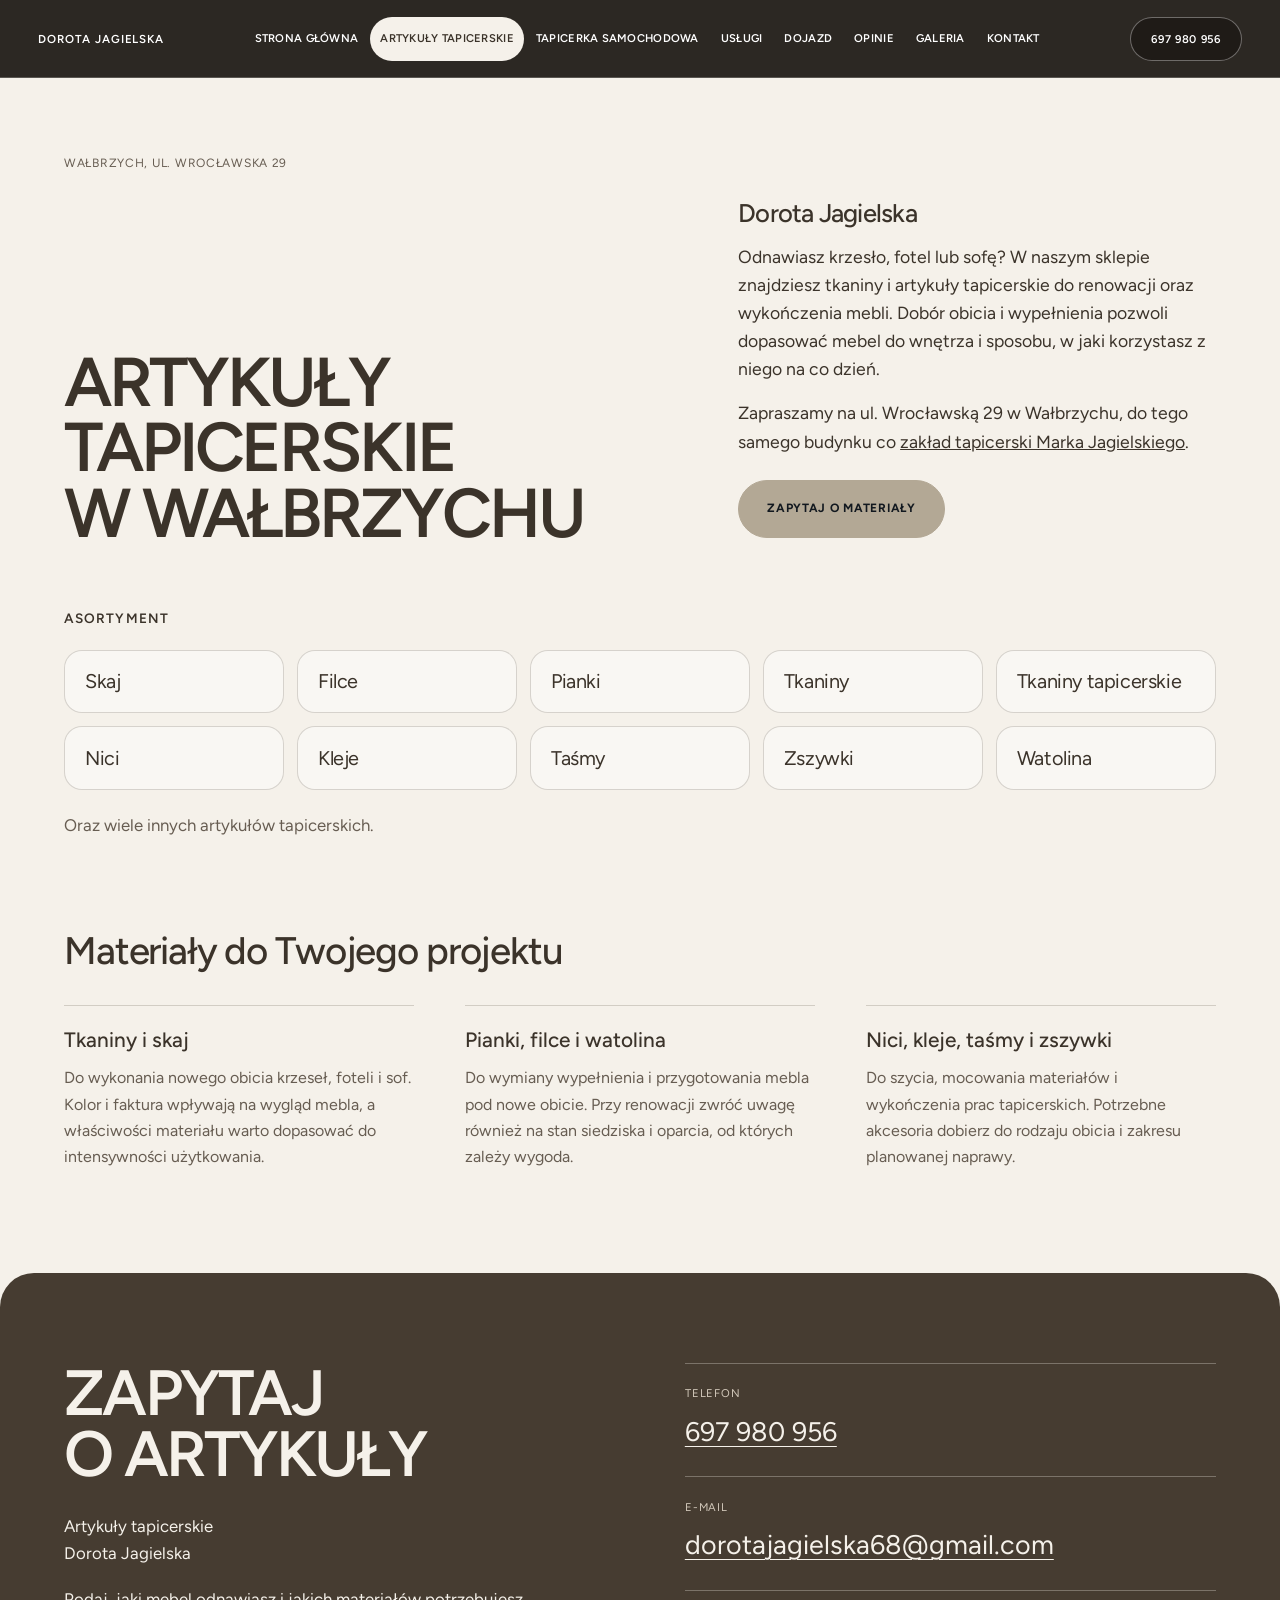
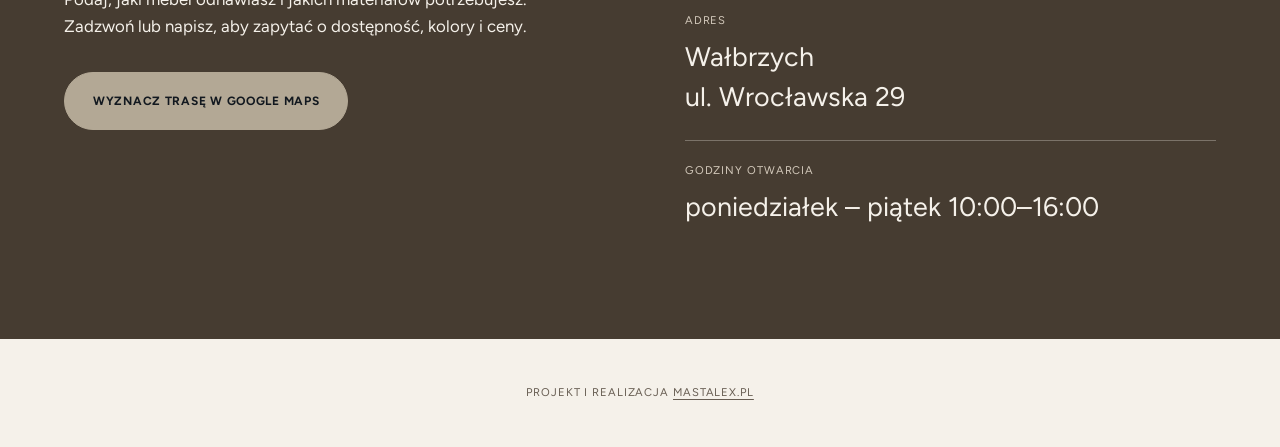
==== commit f2dab7e7: "Popraw godziny usług w soboty i dodaj godziny sklepu" ====
--- a/artykuly-tapicerskie.html
+++ b/artykuly-tapicerskie.html
@@ -16,7 +16,7 @@
   <link rel="stylesheet" href="site.css">
   <script src="navigation.js" defer></script>
   <link rel="canonical" href="https://www.walbrzych-tapicer.pl/artykuly-tapicerskie.html">
-  <script type="application/ld+json">{"@context":"https://schema.org","@type":"Store","@id":"https://www.walbrzych-tapicer.pl/artykuly-tapicerskie.html#sklep","name":"Artykuły tapicerskie Dorota Jagielska","url":"https://www.walbrzych-tapicer.pl/artykuly-tapicerskie.html","telephone":"+48697980956","email":"dorotajagielska68@gmail.com","address":{"@type":"PostalAddress","streetAddress":"ul. Wrocławska 29","postalCode":"58-306","addressLocality":"Wałbrzych","addressCountry":"PL"}}</script>
+  <script type="application/ld+json">{"@context":"https://schema.org","@type":"Store","@id":"https://www.walbrzych-tapicer.pl/artykuly-tapicerskie.html#sklep","name":"Artykuły tapicerskie Dorota Jagielska","url":"https://www.walbrzych-tapicer.pl/artykuly-tapicerskie.html","telephone":"+48697980956","email":"dorotajagielska68@gmail.com","openingHoursSpecification":[{"@type":"OpeningHoursSpecification","dayOfWeek":["Monday","Tuesday","Wednesday","Thursday","Friday"],"opens":"10:00","closes":"16:00"}],"address":{"@type":"PostalAddress","streetAddress":"ul. Wrocławska 29","postalCode":"58-306","addressLocality":"Wałbrzych","addressCountry":"PL"}}</script>
 </head>
 <body class="materials-page shop-page">
   <header class="site-header">
@@ -107,6 +107,10 @@
             <dt>Adres</dt>
             <dd>Wałbrzych<br>ul. Wrocławska 29</dd>
           </div>
+          <div>
+            <dt>Godziny otwarcia</dt>
+            <dd>poniedziałek – piątek 10:00–16:00</dd>
+          </div>
         </dl>
       </div>
     </section>
